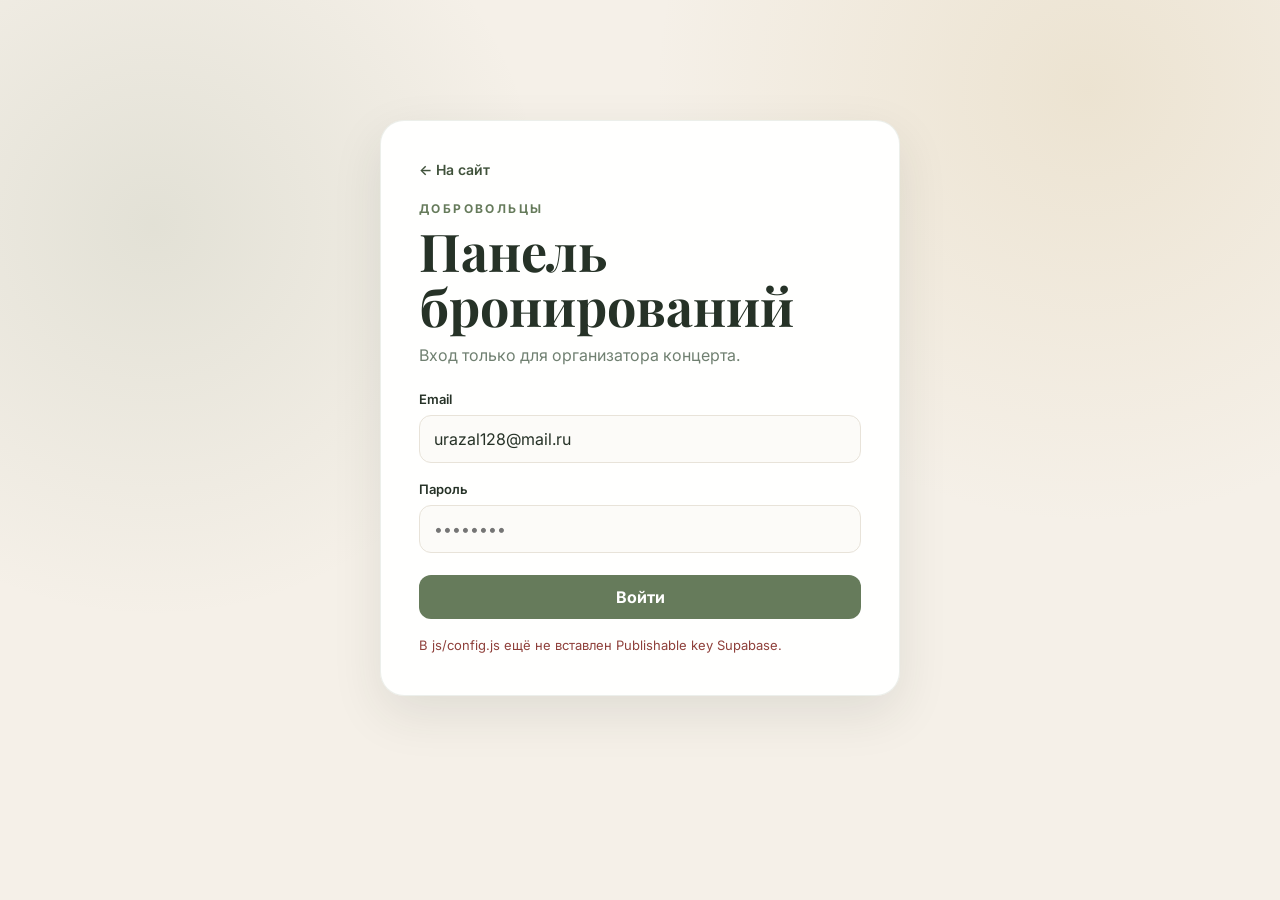
==== admin.html @ 05e77814 "Add files via upload" ====
<!DOCTYPE html>
<html lang="ru">
<head>
  <meta charset="UTF-8">
  <meta name="viewport" content="width=device-width, initial-scale=1.0">
  <title>Бронирования — Добровольцы</title>
  <link rel="preconnect" href="https://fonts.googleapis.com">
  <link rel="preconnect" href="https://fonts.gstatic.com" crossorigin>
  <link href="https://fonts.googleapis.com/css2?family=Inter:wght@400;500;600;700&family=Playfair+Display:wght@600;700&display=swap" rel="stylesheet">
  <link rel="stylesheet" href="css/admin.css">
</head>
<body>
  <main class="admin-shell">
    <section class="login-card" id="loginView">
      <a class="back-link" href="index.html">← На сайт</a>
      <div class="brand-kicker">ДОБРОВОЛЬЦЫ</div>
      <h1>Панель бронирований</h1>
      <p class="login-copy">Вход только для организатора концерта.</p>

      <form id="loginForm" class="login-form">
        <label>
          <span>Email</span>
          <input id="adminEmail" value="urazal128@mail.ru" type="email" autocomplete="username" required placeholder="organizer@example.ru">
        </label>
        <label>
          <span>Пароль</span>
          <input id="adminPassword" type="password" autocomplete="current-password" required placeholder="••••••••">
        </label>
        <button class="primary-btn" type="submit" id="loginButton">Войти</button>
        <p class="form-message" id="loginMessage" role="alert"></p>
      </form>
    </section>

    <section class="dashboard hidden" id="dashboardView">
      <header class="dashboard-header">
        <div>
          <a class="back-link" href="index.html">← На сайт</a>
          <div class="brand-kicker">ДОБРОВОЛЬЦЫ</div>
          <h1>Бронирования</h1>
          <p id="adminIdentity" class="muted"></p>
        </div>
        <div class="header-actions">
          <button class="secondary-btn" id="refreshButton" type="button">Обновить</button>
          <button class="secondary-btn" id="exportButton" type="button">Скачать CSV</button>
          <button class="danger-btn" id="logoutButton" type="button">Выйти</button>
        </div>
      </header>

      <div class="stats-grid">
        <article class="stat-card">
          <span>Бронирований</span>
          <strong id="bookingCount">0</strong>
        </article>
        <article class="stat-card">
          <span>Занято мест</span>
          <strong id="seatCount">0</strong>
        </article>
        <article class="stat-card stat-wide">
          <span>Последняя бронь</span>
          <strong id="lastBooking">—</strong>
        </article>
      </div>

      <section class="table-card">
        <div class="table-toolbar">
          <div>
            <h2>Список гостей</h2>
            <p class="muted">ФИО, контакты и все места в одной строке.</p>
          </div>
          <label class="search-box">
            <span class="sr-only">Поиск</span>
            <input id="searchInput" type="search" placeholder="Поиск по ФИО, телефону, email или месту">
          </label>
        </div>

        <div class="status-line" id="statusLine">Загрузка…</div>

        <div class="table-wrap">
          <table>
            <thead>
              <tr>
                <th>ФИО</th>
                <th>Телефон</th>
                <th>Email</th>
                <th>Места</th>
                <th>Дата брони</th>
              </tr>
            </thead>
            <tbody id="bookingTableBody"></tbody>
          </table>
        </div>

        <div class="empty-state hidden" id="emptyState">Бронирований пока нет.</div>
      </section>
    </section>
  </main>

  <script src="js/config.js?v=3"></script>
  <script src="js/admin.js?v=3"></script>
</body>
</html>
---- css/admin.css ----
:root {
  --bg: #f5f0e8;
  --surface: #ffffff;
  --text: #263227;
  --muted: #708071;
  --olive: #667b5b;
  --olive-dark: #40523b;
  --gold: #c4a96a;
  --line: #e8e3d9;
  --danger: #8f403b;
  --shadow: 0 18px 50px rgba(35, 47, 36, 0.10);
}

* { box-sizing: border-box; }

body {
  margin: 0;
  min-height: 100vh;
  font-family: 'Inter', sans-serif;
  color: var(--text);
  background:
    radial-gradient(circle at 85% 10%, rgba(196, 169, 106, 0.18), transparent 32%),
    radial-gradient(circle at 12% 25%, rgba(102, 123, 91, 0.13), transparent 30%),
    var(--bg);
}

button, input { font: inherit; }
button { cursor: pointer; }
.hidden { display: none !important; }

.admin-shell {
  width: min(1440px, calc(100% - 32px));
  margin: 0 auto;
  padding: 48px 0 72px;
}

.login-card {
  width: min(520px, 100%);
  margin: 8vh auto 0;
  background: rgba(255,255,255,0.96);
  border: 1px solid rgba(102,123,91,0.12);
  border-radius: 24px;
  box-shadow: var(--shadow);
  padding: 38px;
}

.brand-kicker {
  margin-top: 22px;
  color: var(--olive);
  font-size: 12px;
  font-weight: 700;
  letter-spacing: 0.2em;
}

h1, h2 {
  font-family: 'Playfair Display', serif;
  margin: 0;
}

h1 {
  margin-top: 8px;
  font-size: clamp(32px, 5vw, 52px);
  line-height: 1.05;
}

.login-copy, .muted {
  color: var(--muted);
}

.login-copy { margin: 12px 0 26px; }
.back-link {
  color: var(--olive-dark);
  text-decoration: none;
  font-size: 14px;
  font-weight: 600;
}

.login-form { display: grid; gap: 18px; }
.login-form label { display: grid; gap: 8px; }
.login-form label span { font-size: 13px; font-weight: 600; }

input {
  width: 100%;
  border: 1px solid var(--line);
  border-radius: 12px;
  background: #fcfbf8;
  color: var(--text);
  padding: 13px 14px;
  outline: none;
  transition: border-color .2s, box-shadow .2s;
}

input:focus {
  border-color: var(--olive);
  box-shadow: 0 0 0 3px rgba(102,123,91,0.12);
}

.primary-btn, .secondary-btn, .danger-btn {
  border: 0;
  border-radius: 12px;
  padding: 12px 18px;
  font-weight: 700;
}

.primary-btn {
  background: var(--olive);
  color: #fff;
  margin-top: 4px;
}
.primary-btn:hover { background: var(--olive-dark); }
.secondary-btn { background: #fff; color: var(--olive-dark); border: 1px solid var(--line); }
.danger-btn { background: #fff0ef; color: var(--danger); border: 1px solid #edd1ce; }

.form-message {
  min-height: 20px;
  margin: 0;
  color: var(--danger);
  font-size: 13px;
}

.dashboard-header {
  display: flex;
  align-items: flex-end;
  justify-content: space-between;
  gap: 24px;
  margin-bottom: 28px;
}

.dashboard-header .brand-kicker { margin-top: 16px; }
.dashboard-header h1 { font-size: clamp(36px, 5vw, 64px); }
.header-actions { display: flex; gap: 10px; flex-wrap: wrap; justify-content: flex-end; }

.stats-grid {
  display: grid;
  grid-template-columns: repeat(4, minmax(0, 1fr));
  gap: 14px;
  margin-bottom: 18px;
}

.stat-card {
  background: rgba(255,255,255,0.94);
  border: 1px solid rgba(102,123,91,0.10);
  border-radius: 18px;
  padding: 20px;
  box-shadow: 0 8px 24px rgba(35,47,36,0.05);
}
.stat-card span { display: block; color: var(--muted); font-size: 13px; margin-bottom: 8px; }
.stat-card strong { font-size: 28px; line-height: 1.1; }
.stat-wide { grid-column: span 2; }

.table-card {
  background: rgba(255,255,255,0.97);
  border: 1px solid rgba(102,123,91,0.10);
  border-radius: 22px;
  box-shadow: var(--shadow);
  overflow: hidden;
}

.table-toolbar {
  padding: 22px 24px;
  display: flex;
  align-items: center;
  justify-content: space-between;
  gap: 18px;
  border-bottom: 1px solid var(--line);
}
.table-toolbar h2 { font-size: 25px; }
.table-toolbar p { margin: 4px 0 0; font-size: 13px; }
.search-box { width: min(420px, 100%); }

.status-line {
  padding: 12px 24px;
  font-size: 13px;
  color: var(--muted);
  background: #fbfaf7;
  border-bottom: 1px solid var(--line);
}

.table-wrap { overflow-x: auto; }
table { width: 100%; border-collapse: collapse; min-width: 950px; }
th, td { text-align: left; padding: 15px 18px; border-bottom: 1px solid var(--line); vertical-align: top; }
th { font-size: 12px; letter-spacing: .04em; text-transform: uppercase; color: var(--muted); background: #fff; }
td { font-size: 14px; }
tbody tr:hover { background: #fbfaf7; }

.person-name { font-weight: 700; }
.contact-link { color: var(--olive-dark); text-decoration: none; }
.contact-link:hover { text-decoration: underline; }
.seat-list { display: flex; flex-wrap: wrap; gap: 6px; }
.seat-chip {
  display: inline-flex;
  padding: 5px 8px;
  border-radius: 999px;
  background: #eef2ea;
  color: var(--olive-dark);
  font-size: 12px;
  white-space: nowrap;
}

.empty-state { padding: 50px 24px; text-align: center; color: var(--muted); }
.sr-only { position: absolute; width: 1px; height: 1px; overflow: hidden; clip: rect(0,0,0,0); }

@media (max-width: 900px) {
  .dashboard-header { align-items: flex-start; flex-direction: column; }
  .header-actions { justify-content: flex-start; }
  .stats-grid { grid-template-columns: repeat(2, minmax(0,1fr)); }
  .stat-wide { grid-column: span 2; }
  .table-toolbar { flex-direction: column; align-items: stretch; }
  .search-box { width: 100%; }
}

@media (max-width: 560px) {
  .admin-shell { width: min(100% - 20px, 1440px); padding-top: 18px; }
  .login-card { padding: 24px 18px; border-radius: 18px; }
  .stats-grid { grid-template-columns: 1fr; }
  .stat-wide { grid-column: span 1; }
  .header-actions { width: 100%; }
  .header-actions button { flex: 1; min-width: 130px; }
}
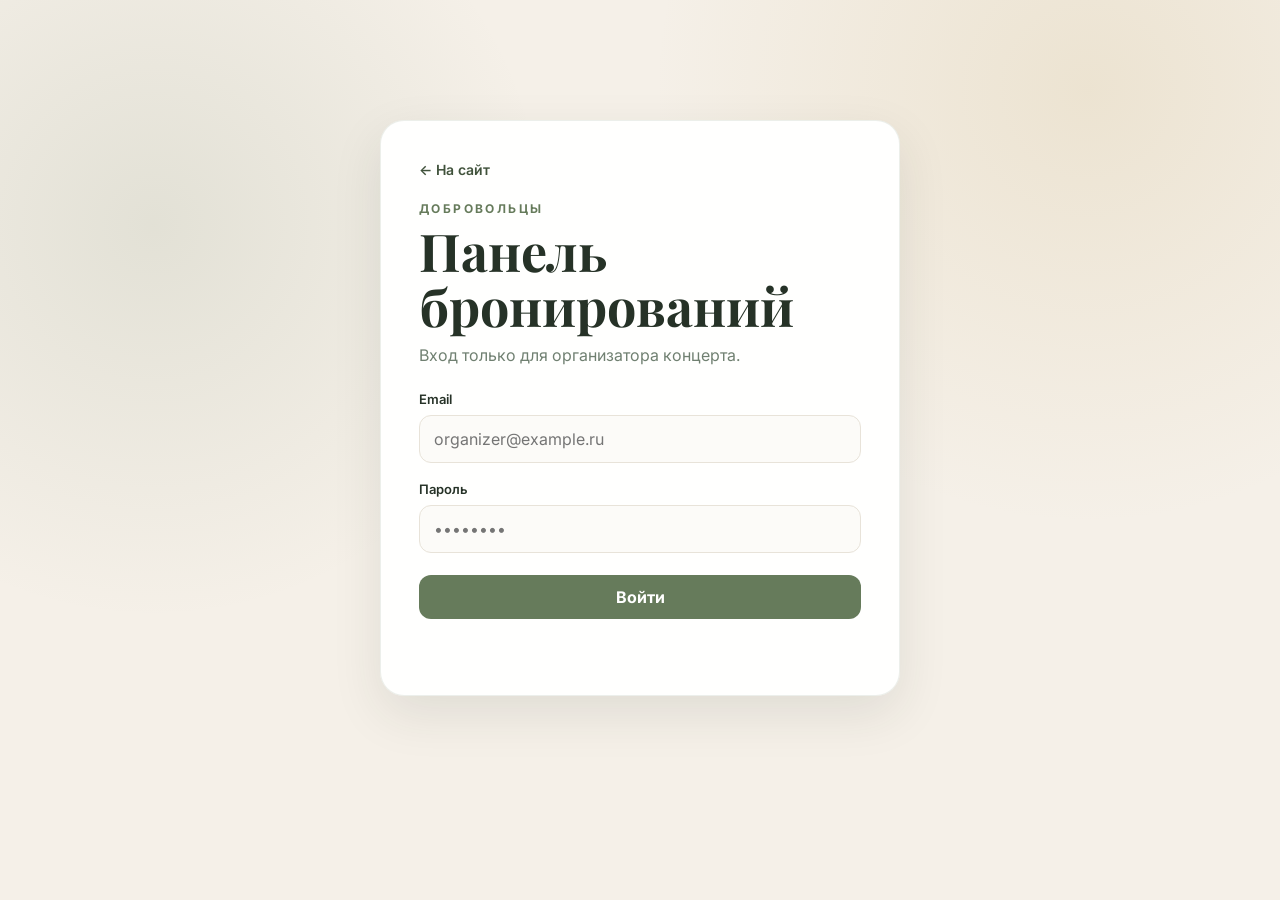
==== commit 5e4b2ba7: "Add files via upload" ====
--- a/admin.html
+++ b/admin.html
@@ -20,7 +20,7 @@
       <form id="loginForm" class="login-form">
         <label>
           <span>Email</span>
-          <input id="adminEmail" value="urazal128@mail.ru" type="email" autocomplete="username" required placeholder="organizer@example.ru">
+          <input id="adminEmail" type="email" autocomplete="username" required placeholder="organizer@example.ru">
         </label>
         <label>
           <span>Пароль</span>
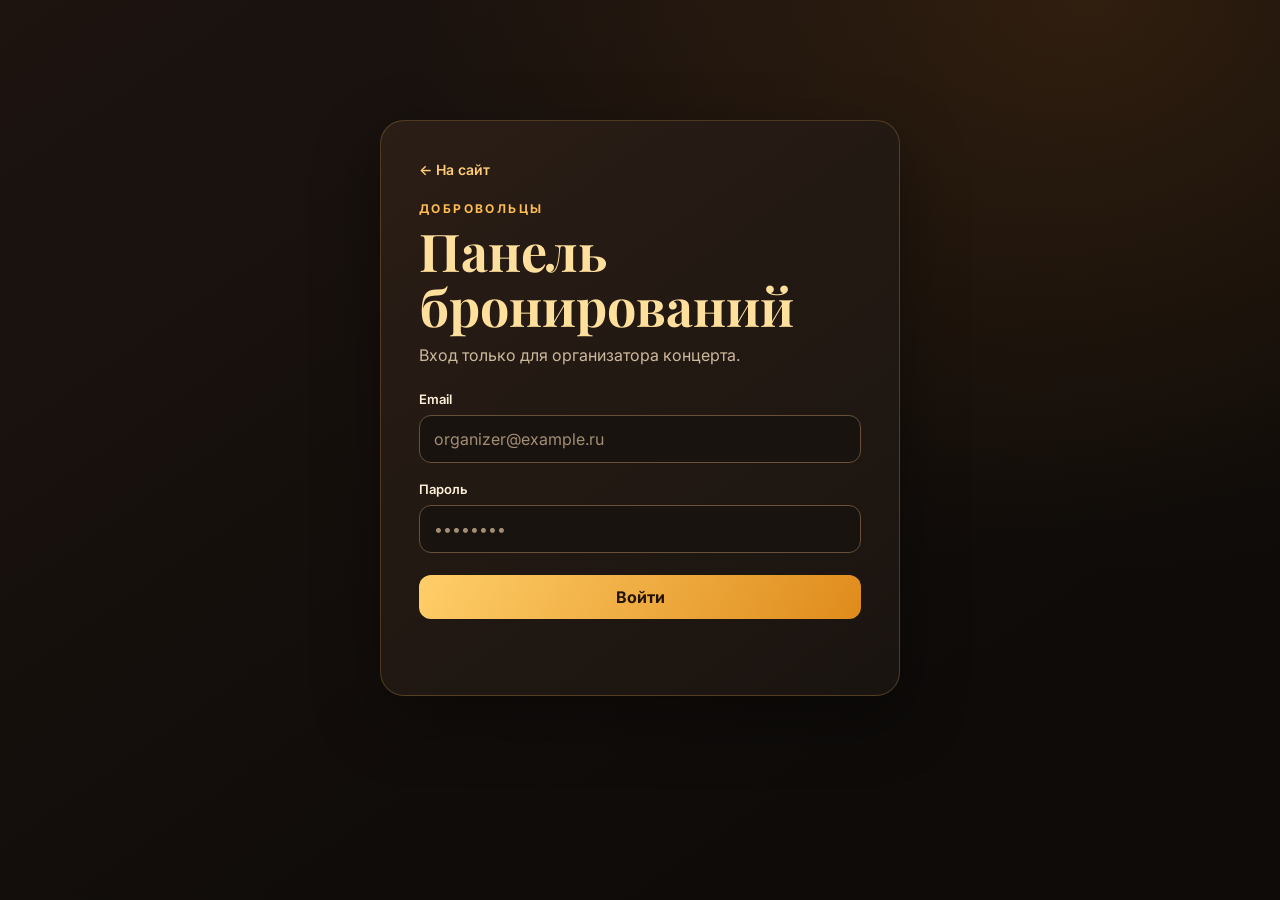
==== commit 18efb638: "Add files via upload" ====
--- a/admin.html
+++ b/admin.html
@@ -7,7 +7,7 @@
   <link rel="preconnect" href="https://fonts.googleapis.com">
   <link rel="preconnect" href="https://fonts.gstatic.com" crossorigin>
   <link href="https://fonts.googleapis.com/css2?family=Inter:wght@400;500;600;700&family=Playfair+Display:wght@600;700&display=swap" rel="stylesheet">
-  <link rel="stylesheet" href="css/admin.css">
+  <link rel="stylesheet" href="css/admin.css?v=12">
 </head>
 <body>
   <main class="admin-shell">
@@ -61,6 +61,7 @@
         </article>
       </div>
 
+      <section class="table-card invitation-admin"><h2>Персональные приглашения</h2><p class="muted">Места резервируются сразу после создания. При отказе освобождаются автоматически.</p><form id="invitationCreateForm" class="invite-form"><label>ФИО гостя<input id="inviteName" required minlength="2" maxlength="150" placeholder="Иванов Иван Иванович"></label><label>Места (сектор, ряд, место — по одному на строку)<textarea id="inviteSeats" required rows="3" placeholder="ПАРТЕР, -2, 17"></textarea></label><button class="primary-btn" type="submit">Создать приглашение</button></form><p id="inviteMessage" role="status"></p><div id="inviteLinkBox" class="hidden"><label>Персональная ссылка<input id="inviteLink" readonly></label><button id="inviteCopy" class="secondary-btn" type="button">Копировать ссылку</button></div><h3>Статусы приглашений</h3><div id="invitationList"></div></section>
       <section class="table-card">
         <div class="table-toolbar">
           <div>
@@ -95,7 +96,7 @@
     </section>
   </main>
 
-  <script src="js/config.js?v=3"></script>
-  <script src="js/admin.js?v=3"></script>
+  <script src="js/config.js?v=10"></script>
+  <script src="js/admin.js?v=invite1"></script>
 </body>
 </html>
--- a/css/admin.css
+++ b/css/admin.css
@@ -217,3 +217,27 @@
   .header-actions { width: 100%; }
   .header-actions button { flex: 1; min-width: 130px; }
 }
+
+/* Dark event identity for organizer dashboard */
+:root { --bg:#100c0a; --surface:#211813; --text:#fff0d9; --muted:#c5ad8c; --olive:#ffc361; --olive-dark:#f3a934; --gold:#ffcf75; --line:#57402b; --danger:#e27b68; --shadow:0 22px 65px rgba(0,0,0,.35); }
+body { color:var(--text); background:radial-gradient(ellipse at 85% 0%,rgba(158,91,25,.2),transparent 45%),linear-gradient(145deg,#1d1410,#0e0b09 75%); }
+.login-card,.stat-card,.table-card { background:linear-gradient(145deg,rgba(43,30,22,.98),rgba(26,20,16,.99)); border:1px solid rgba(255,193,93,.21); box-shadow:var(--shadow); }
+h1,h2 { color:#ffdf9c; }
+.brand-kicker { color:#ffbc51; }
+.login-copy,.muted { color:#cdb89d; }
+.back-link { color:#ffcd79; }
+input { background:#19130f; border:1px solid #685039; color:#fff0d9; }
+input::placeholder { color:#a38d75; }
+input:focus { border-color:#ffbd56; box-shadow:0 0 0 3px rgba(255,188,80,.16); }
+.primary-btn { background:linear-gradient(120deg,#ffce69,#df8b1b); color:#241407; border-color:#f4b95b; }
+.secondary-btn { background:#33251a; color:#ffe3b0; border-color:#705136; }
+.danger-btn { background:#44251f; color:#ffb5a6; border-color:#855045; }
+.stat-card strong { color:#ffd079; }
+.table-wrap { scrollbar-color:#7d532c #211813; }
+table { color:#f5e6d0; }
+th { color:#ffcf7c; background:#302116; }
+td { border-bottom-color:rgba(255,193,93,.13); }
+tr:hover td { background:rgba(255,192,90,.06); }
+.status-line,.empty-state { color:#d3b995; }
+
+.invitation-admin{margin:24px 0;padding:24px}.invite-form{display:grid;gap:14px;max-width:650px;margin:20px 0}.invite-form label{display:grid;gap:7px}.invite-form input,.invite-form textarea,#inviteLink{width:100%;padding:12px;border-radius:9px;border:1px solid #92703b;background:#211a15;color:#f9e9d0;font:inherit}.invite-entry{border-bottom:1px solid #6b5136;padding:9px 0;overflow-wrap:anywhere}#inviteLinkBox{margin:15px 0;max-width:700px}#inviteLinkBox label{display:grid;gap:8px}#inviteCopy{margin-top:8px}
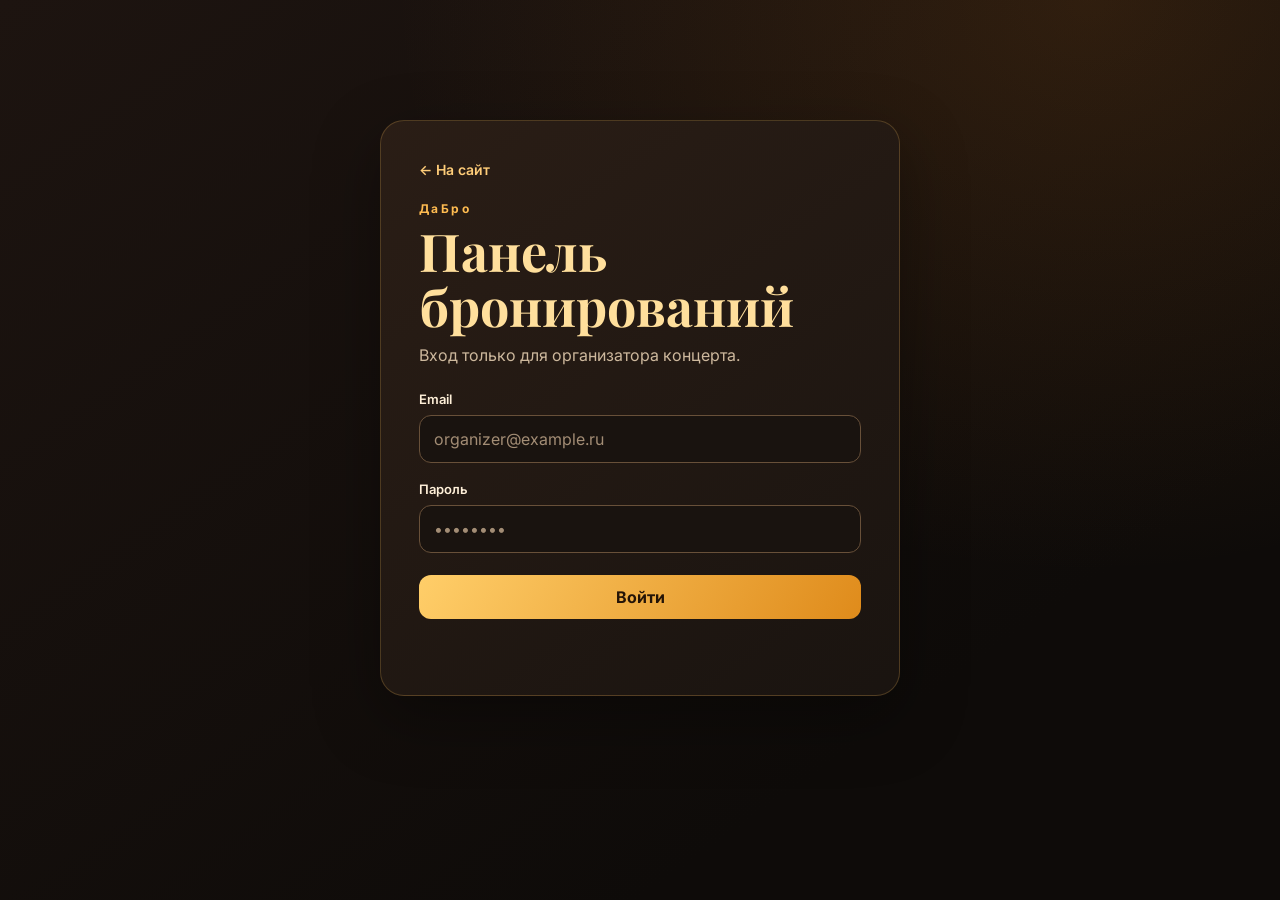
==== commit 073a223c: "Add files via upload" ====
--- a/admin.html
+++ b/admin.html
@@ -3,7 +3,7 @@
 <head>
   <meta charset="UTF-8">
   <meta name="viewport" content="width=device-width, initial-scale=1.0">
-  <title>Бронирования — Добровольцы</title>
+  <title>Бронирования — ДаБро</title>
   <link rel="preconnect" href="https://fonts.googleapis.com">
   <link rel="preconnect" href="https://fonts.gstatic.com" crossorigin>
   <link href="https://fonts.googleapis.com/css2?family=Inter:wght@400;500;600;700&family=Playfair+Display:wght@600;700&display=swap" rel="stylesheet">
@@ -13,7 +13,7 @@
   <main class="admin-shell">
     <section class="login-card" id="loginView">
       <a class="back-link" href="index.html">← На сайт</a>
-      <div class="brand-kicker">ДОБРОВОЛЬЦЫ</div>
+      <div class="brand-kicker">ДаБро</div>
       <h1>Панель бронирований</h1>
       <p class="login-copy">Вход только для организатора концерта.</p>
 
@@ -35,13 +35,13 @@
       <header class="dashboard-header">
         <div>
           <a class="back-link" href="index.html">← На сайт</a>
-          <div class="brand-kicker">ДОБРОВОЛЬЦЫ</div>
+          <div class="brand-kicker">ДаБро</div>
           <h1>Бронирования</h1>
           <p id="adminIdentity" class="muted"></p>
         </div>
         <div class="header-actions">
           <button class="secondary-btn" id="refreshButton" type="button">Обновить</button>
-          <button class="secondary-btn" id="exportButton" type="button">Скачать CSV</button>
+          <button class="secondary-btn" id="pdfButton" type="button">Скачать PDF</button><button class="secondary-btn" id="exportButton" type="button">Скачать CSV</button>
           <button class="danger-btn" id="logoutButton" type="button">Выйти</button>
         </div>
       </header>
@@ -62,6 +62,7 @@
       </div>
 
       <section class="table-card invitation-admin"><h2>Персональные приглашения</h2><p class="muted">Места резервируются сразу после создания. При отказе освобождаются автоматически.</p><form id="invitationCreateForm" class="invite-form"><label>ФИО гостя<input id="inviteName" required minlength="2" maxlength="150" placeholder="Иванов Иван Иванович"></label><label>Места (сектор, ряд, место — по одному на строку)<textarea id="inviteSeats" required rows="3" placeholder="ПАРТЕР, -2, 17"></textarea></label><button class="primary-btn" type="submit">Создать приглашение</button></form><p id="inviteMessage" role="status"></p><div id="inviteLinkBox" class="hidden"><label>Персональная ссылка<input id="inviteLink" readonly></label><button id="inviteCopy" class="secondary-btn" type="button">Копировать ссылку</button></div><h3>Статусы приглашений</h3><div id="invitationList"></div></section>
+      <section class="table-card"><h2>Сообщения организаторам</h2><div id="contactMessages">Загрузка…</div></section>
       <section class="table-card">
         <div class="table-toolbar">
           <div>
@@ -84,7 +85,7 @@
                 <th>Телефон</th>
                 <th>Email</th>
                 <th>Места</th>
-                <th>Дата брони</th>
+                <th>Дата брони</th><th>Управление</th>
               </tr>
             </thead>
             <tbody id="bookingTableBody"></tbody>
--- a/css/admin.css
+++ b/css/admin.css
@@ -240,4 +240,4 @@
 tr:hover td { background:rgba(255,192,90,.06); }
 .status-line,.empty-state { color:#d3b995; }
 
-.invitation-admin{margin:24px 0;padding:24px}.invite-form{display:grid;gap:14px;max-width:650px;margin:20px 0}.invite-form label{display:grid;gap:7px}.invite-form input,.invite-form textarea,#inviteLink{width:100%;padding:12px;border-radius:9px;border:1px solid #92703b;background:#211a15;color:#f9e9d0;font:inherit}.invite-entry{border-bottom:1px solid #6b5136;padding:9px 0;overflow-wrap:anywhere}#inviteLinkBox{margin:15px 0;max-width:700px}#inviteLinkBox label{display:grid;gap:8px}#inviteCopy{margin-top:8px}+.invitation-admin{margin:24px 0;padding:24px}.invite-form{display:grid;gap:14px;max-width:650px;margin:20px 0}.invite-form label{display:grid;gap:7px}.invite-form input,.invite-form textarea,#inviteLink{width:100%;padding:12px;border-radius:9px;border:1px solid #92703b;background:#211a15;color:#f9e9d0;font:inherit}.invite-entry{border-bottom:1px solid #6b5136;padding:9px 0;overflow-wrap:anywhere}#inviteLinkBox{margin:15px 0;max-width:700px}#inviteLinkBox label{display:grid;gap:8px}#inviteCopy{margin-top:8px}.message-entry{padding:14px 0;border-bottom:1px solid #ddd}.message-entry p{white-space:pre-wrap;margin-top:6px}.delete-booking{font-size:12px;padding:7px 9px}
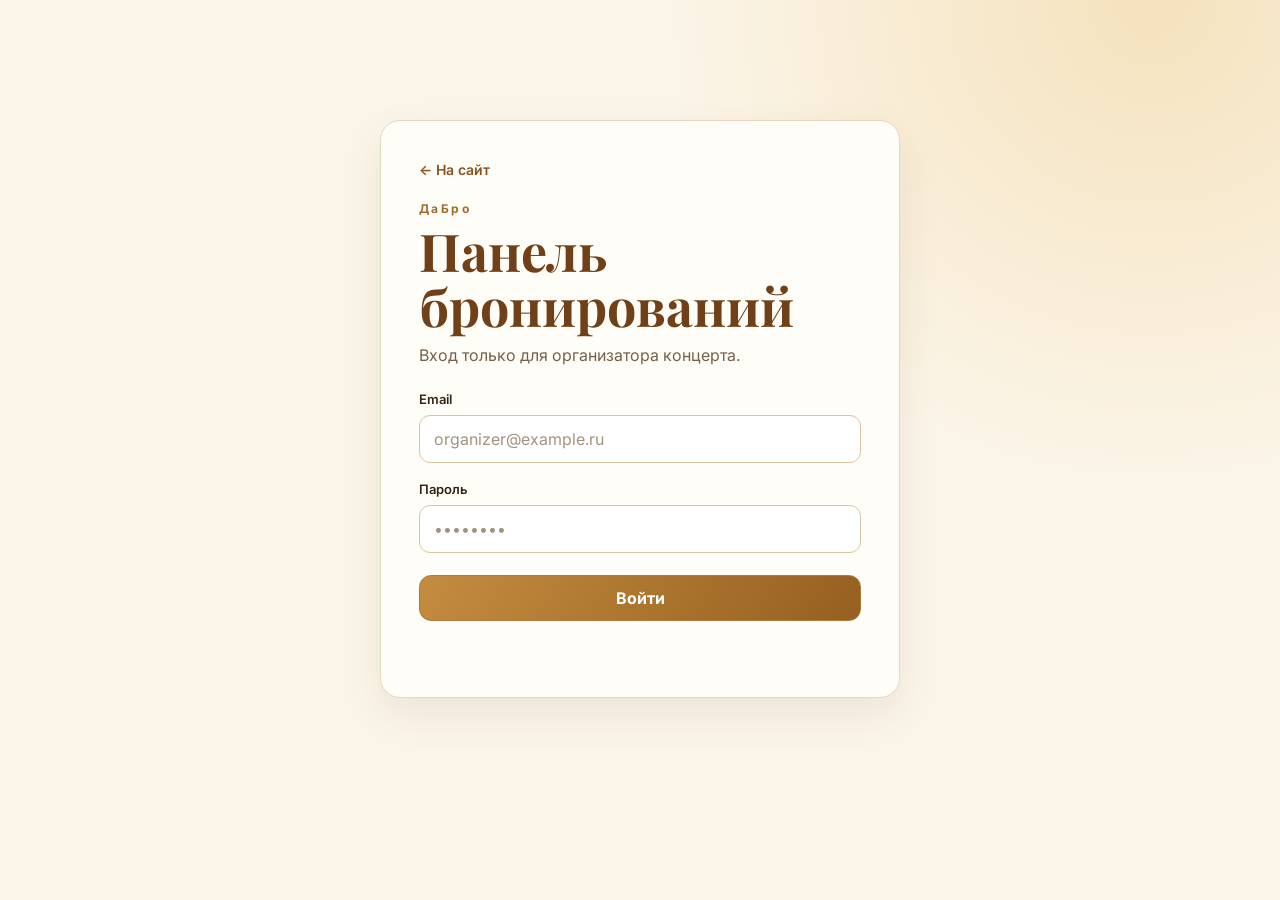
==== commit a34051d4: "Add files via upload" ====
--- a/admin.html
+++ b/admin.html
@@ -7,7 +7,7 @@
   <link rel="preconnect" href="https://fonts.googleapis.com">
   <link rel="preconnect" href="https://fonts.gstatic.com" crossorigin>
   <link href="https://fonts.googleapis.com/css2?family=Inter:wght@400;500;600;700&family=Playfair+Display:wght@600;700&display=swap" rel="stylesheet">
-  <link rel="stylesheet" href="css/admin.css?v=12">
+  <link rel="stylesheet" href="css/admin.css?v=style01-1">
 </head>
 <body>
   <main class="admin-shell">
--- a/css/admin.css
+++ b/css/admin.css
@@ -241,3 +241,9 @@
 .status-line,.empty-state { color:#d3b995; }
 
 .invitation-admin{margin:24px 0;padding:24px}.invite-form{display:grid;gap:14px;max-width:650px;margin:20px 0}.invite-form label{display:grid;gap:7px}.invite-form input,.invite-form textarea,#inviteLink{width:100%;padding:12px;border-radius:9px;border:1px solid #92703b;background:#211a15;color:#f9e9d0;font:inherit}.invite-entry{border-bottom:1px solid #6b5136;padding:9px 0;overflow-wrap:anywhere}#inviteLinkBox{margin:15px 0;max-width:700px}#inviteLinkBox label{display:grid;gap:8px}#inviteCopy{margin-top:8px}.message-entry{padding:14px 0;border-bottom:1px solid #ddd}.message-entry p{white-space:pre-wrap;margin-top:6px}.delete-booking{font-size:12px;padding:7px 9px}
+
+
+/* DaBro Style 01 — matching admin dashboard */
+:root{--bg:#fbf5e9;--surface:#fffdf8;--text:#352416;--muted:#76614b;--olive:#b47b31;--olive-dark:#86511e;--gold:#b98238;--line:#e7d5b7;--danger:#b92b37;--shadow:0 16px 42px rgba(93,56,23,.09)}
+body{color:#352416!important;background:radial-gradient(circle at 90% 0%,#f5e2bd 0%,transparent 34%),#fbf5e9!important}.login-card,.stat-card,.table-card,.invitation-admin{background:#fffdf8!important;color:#352416!important;border:1px solid #e8d7bc!important;box-shadow:var(--shadow)!important;border-radius:20px!important}.brand-kicker{color:#a36b2b!important}.login-copy,.muted,.status-line,.empty-state{color:#75614b!important}.back-link,.contact-link{color:#87521f!important}h1,h2{color:#704018!important}.dashboard-header{border-color:#e8d7bc!important}.stat-card strong{color:#815020!important}.primary-btn{background:linear-gradient(120deg,#c48c40,#956020)!important;color:white!important;border:1px solid #ae7a3d!important}.secondary-btn{background:#fffaf0!important;color:#80501f!important;border:1px solid #d8b98b!important}.danger-btn{background:#fff0ee!important;color:#a82532!important;border:1px solid #e5b5b8!important}input,textarea,select,.invite-form input,.invite-form textarea,#inviteLink{background:#fff!important;color:#352416!important;border:1px solid #d9c3a1!important;border-radius:11px!important}input::placeholder,textarea::placeholder{color:#a3937e!important}input:focus,textarea:focus{border-color:#bd8c4b!important;box-shadow:0 0 0 3px rgba(189,140,75,.15)!important}table{color:#382719!important}th{background:#f9efdd!important;color:#76512e!important}td{border-color:#ecdfcc!important}tr:hover td{background:#fff8eb!important}.table-wrap{scrollbar-color:#c7a477 #f5ead7}.seat-chip{background:#f5e7cf!important;color:#664320!important;border:1px solid #e3c9a3!important}.message-entry,.invite-entry{border-bottom:1px solid #ead9bc!important}.form-message{color:#b92b37}button:focus-visible,a:focus-visible,input:focus-visible{outline:3px solid #b98443;outline-offset:3px}
+@media(max-width:700px){.admin-shell{width:min(100% - 24px,1440px);padding:24px 0 50px}.login-card,.stat-card,.table-card,.invitation-admin{border-radius:15px!important}.login-card{padding:25px 18px}.dashboard-header{gap:18px}.header-actions{justify-content:flex-start}.stats-grid{gap:10px}.table-toolbar{gap:12px}.table-wrap{overflow-x:auto;-webkit-overflow-scrolling:touch}}
